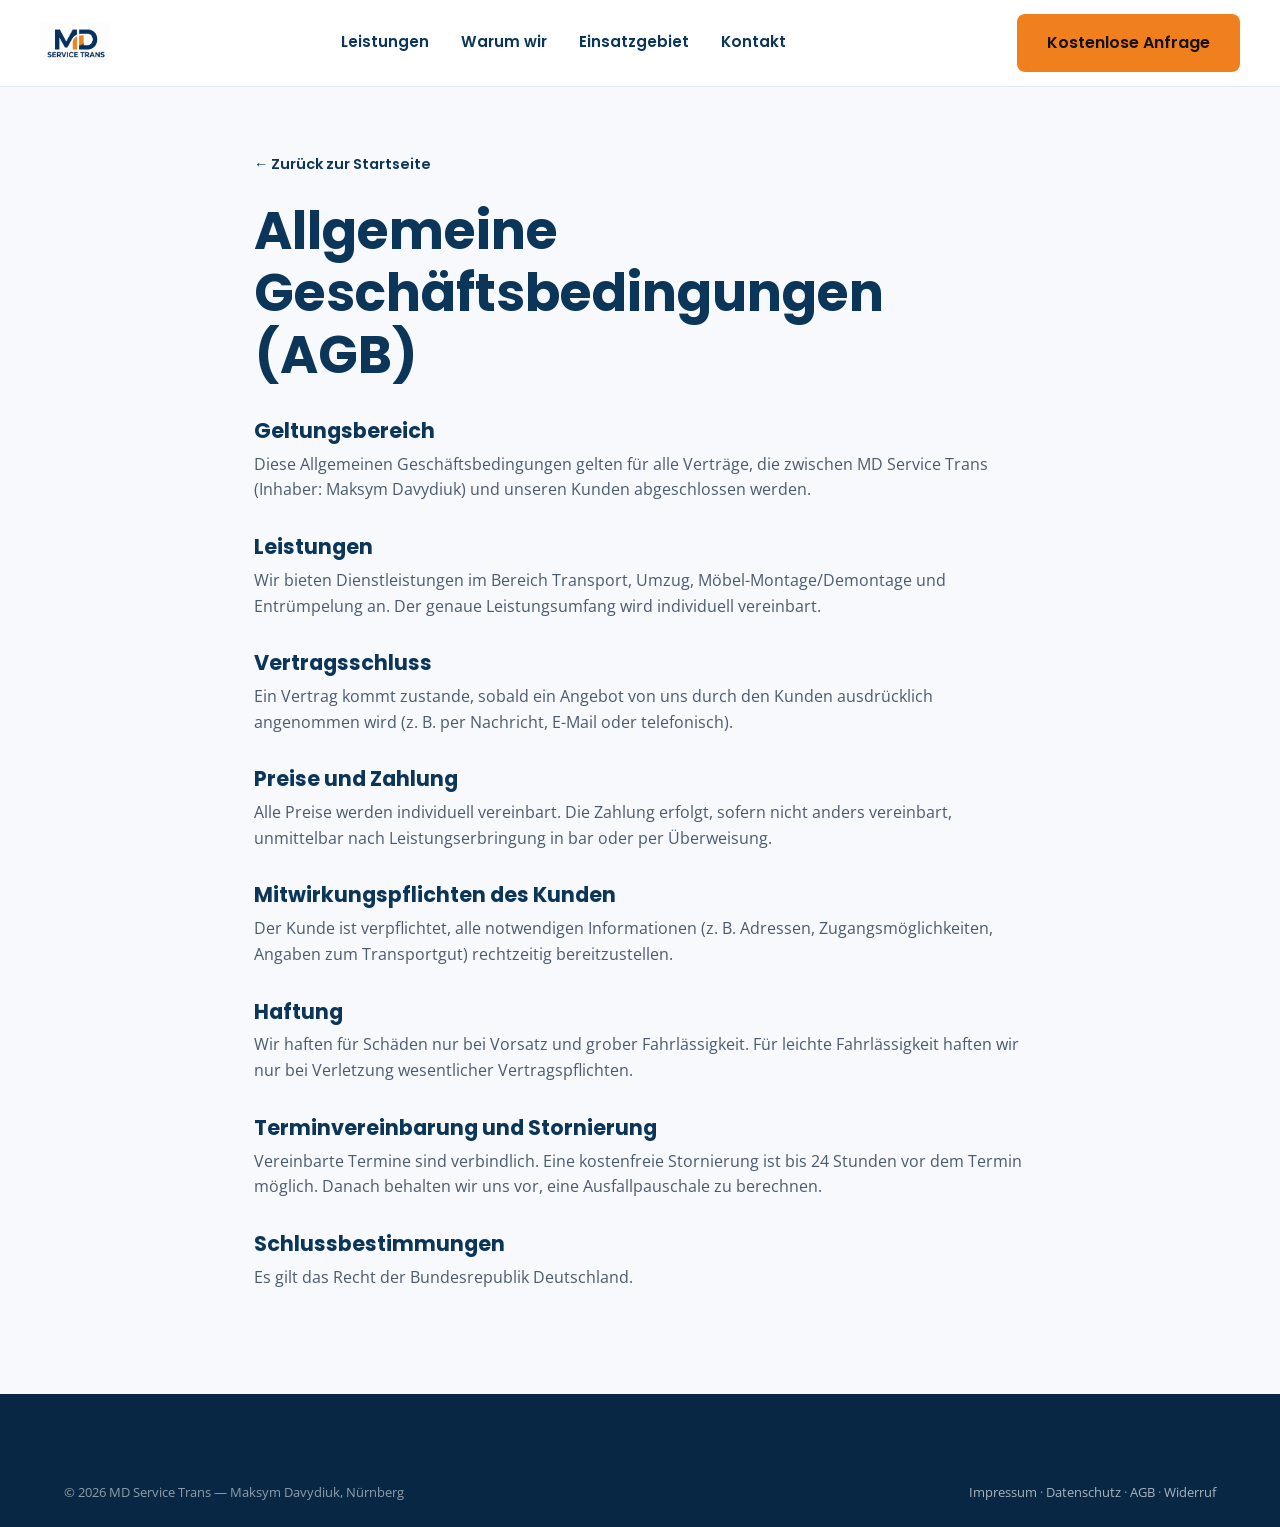
==== agb.html @ 4ee688ec "Initial site: MD Service Trans landing page" ====
<!DOCTYPE html>
<html lang="de">
<head>
<meta charset="UTF-8">
<meta name="viewport" content="width=device-width, initial-scale=1">
<title>AGB — MD Service Trans</title>
<meta name="robots" content="noindex, follow">
<link rel="preconnect" href="https://fonts.googleapis.com">
<link rel="preconnect" href="https://fonts.gstatic.com" crossorigin>
<link href="https://fonts.googleapis.com/css2?family=Poppins:wght@500;600;700;800&family=Open+Sans:wght@400;500;600;700&family=JetBrains+Mono:wght@500;600&display=swap" rel="stylesheet">
<link rel="stylesheet" href="styles.css">
</head>
<body>
<header class="site-header">
  <div class="container header-inner">
    <a href="index.html" class="brand" aria-label="MD Service Trans — Startseite">
      <img src="assets/brand/logo.png" alt="MD Service Trans Logo">
    </a>
    <nav class="main-nav" aria-label="Hauptnavigation">
      <a href="index.html#leistungen">Leistungen</a>
      <a href="index.html#warum-wir">Warum wir</a>
      <a href="index.html#einsatzgebiet">Einsatzgebiet</a>
      <a href="index.html#kontakt">Kontakt</a>
    </nav>
    <div class="header-cta">
      <a class="btn btn-primary" href="index.html#kontakt">Kostenlose Anfrage</a>
    </div>
  </div>
</header>

<main class="legal-main">
  <div class="container">
    <a class="back-link" href="index.html">&larr; Zurück zur Startseite</a>
    <h1>Allgemeine Geschäftsbedingungen (AGB)</h1>

    <h2>Geltungsbereich</h2>
    <p>Diese Allgemeinen Geschäftsbedingungen gelten für alle Verträge, die zwischen MD Service Trans (Inhaber: Maksym Davydiuk) und unseren Kunden abgeschlossen werden.</p>

    <h2>Leistungen</h2>
    <p>Wir bieten Dienstleistungen im Bereich Transport, Umzug, Möbel-Montage/Demontage und Entrümpelung an. Der genaue Leistungsumfang wird individuell vereinbart.</p>

    <h2>Vertragsschluss</h2>
    <p>Ein Vertrag kommt zustande, sobald ein Angebot von uns durch den Kunden ausdrücklich angenommen wird (z. B. per Nachricht, E-Mail oder telefonisch).</p>

    <h2>Preise und Zahlung</h2>
    <p>Alle Preise werden individuell vereinbart. Die Zahlung erfolgt, sofern nicht anders vereinbart, unmittelbar nach Leistungserbringung in bar oder per Überweisung.</p>

    <h2>Mitwirkungspflichten des Kunden</h2>
    <p>Der Kunde ist verpflichtet, alle notwendigen Informationen (z. B. Adressen, Zugangsmöglichkeiten, Angaben zum Transportgut) rechtzeitig bereitzustellen.</p>

    <h2>Haftung</h2>
    <p>Wir haften für Schäden nur bei Vorsatz und grober Fahrlässigkeit. Für leichte Fahrlässigkeit haften wir nur bei Verletzung wesentlicher Vertragspflichten.</p>

    <h2>Terminvereinbarung und Stornierung</h2>
    <p>Vereinbarte Termine sind verbindlich. Eine kostenfreie Stornierung ist bis 24 Stunden vor dem Termin möglich. Danach behalten wir uns vor, eine Ausfallpauschale zu berechnen.</p>

    <h2>Schlussbestimmungen</h2>
    <p>Es gilt das Recht der Bundesrepublik Deutschland.</p>
  </div>
</main>

<footer class="site-footer">
  <div class="container">
    <div class="footer-bottom">
      <span>&copy; 2026 MD Service Trans — Maksym Davydiuk, Nürnberg</span>
      <span><a href="impressum.html">Impressum</a> · <a href="datenschutz.html">Datenschutz</a> · <a href="agb.html">AGB</a> · <a href="widerruf.html">Widerruf</a></span>
    </div>
  </div>
</footer>
</body>
</html>
---- styles.css ----
/* MD Service Trans — design tokens */
:root {
  --color-navy: #0B3559;
  --color-navy-deep: #082744;
  --color-navy-light: #14507F;
  --color-orange: #F0801E;
  --color-orange-dark: #D96C0F;
  --color-bg: #F7F9FC;
  --color-surface: #FFFFFF;
  --color-text: #14243A;
  --color-text-muted: #4B5A70;
  --color-border: #E1E7EF;
  --color-success: #1C8A4B;

  --font-heading: 'Poppins', sans-serif;
  --font-body: 'Open Sans', sans-serif;
  --font-mono: 'JetBrains Mono', monospace;

  --space-1: 8px;
  --space-2: 16px;
  --space-3: 24px;
  --space-4: 32px;
  --space-5: 48px;
  --space-6: 64px;
  --space-7: 96px;

  --radius-sm: 8px;
  --radius-md: 12px;
  --radius-lg: 20px;

  --shadow-card: 0 4px 20px rgba(11, 53, 89, 0.08);
  --shadow-elevated: 0 12px 40px rgba(11, 53, 89, 0.16);

  --transition: 200ms ease;
}

* { box-sizing: border-box; margin: 0; padding: 0; }

html { scroll-behavior: smooth; }

@media (prefers-reduced-motion: reduce) {
  html { scroll-behavior: auto; }
  * { animation-duration: 0.001ms !important; animation-iteration-count: 1 !important; transition-duration: 0.001ms !important; }
}

body {
  font-family: var(--font-body);
  color: var(--color-text);
  background: var(--color-bg);
  line-height: 1.6;
  font-size: 16px;
  min-height: 100dvh;
}

img { max-width: 100%; display: block; }

a { color: inherit; text-decoration: none; }

h1, h2, h3, h4 {
  font-family: var(--font-heading);
  color: var(--color-navy);
  line-height: 1.2;
  font-weight: 700;
}

h1 { font-size: clamp(2rem, 4vw + 1rem, 3.25rem); }
h2 { font-size: clamp(1.6rem, 2.5vw + 1rem, 2.5rem); }
h3 { font-size: 1.25rem; }

p { color: var(--color-text-muted); }

.container {
  max-width: 1200px;
  margin: 0 auto;
  padding: 0 var(--space-3);
}

/* Buttons */
.btn {
  display: inline-flex;
  align-items: center;
  gap: var(--space-1);
  padding: 14px 28px;
  border-radius: var(--radius-sm);
  font-family: var(--font-heading);
  font-weight: 600;
  font-size: 1rem;
  cursor: pointer;
  border: 2px solid transparent;
  transition: transform var(--transition), box-shadow var(--transition), background var(--transition), color var(--transition);
  min-height: 44px;
}
.btn:focus-visible {
  outline: 3px solid var(--color-orange);
  outline-offset: 2px;
}
.btn-primary {
  background: var(--color-orange);
  color: #14100A;
}
.btn-primary:hover { background: var(--color-orange-dark); transform: translateY(-2px); box-shadow: var(--shadow-elevated); }
.btn-secondary {
  background: transparent;
  border-color: rgba(255,255,255,0.6);
  color: #fff;
}
.btn-secondary:hover { background: rgba(255,255,255,0.12); transform: translateY(-2px); }
.btn-outline-navy {
  background: transparent;
  border-color: var(--color-navy);
  color: var(--color-navy);
}
.btn-outline-navy:hover { background: var(--color-navy); color: #fff; }

/* Header */
.site-header {
  position: sticky;
  top: 0;
  z-index: 100;
  background: rgba(255,255,255,0.96);
  backdrop-filter: blur(8px);
  border-bottom: 1px solid var(--color-border);
}
.header-inner {
  display: flex;
  align-items: center;
  justify-content: space-between;
  padding: 14px 0;
  gap: var(--space-3);
}
.brand { display: flex; align-items: center; gap: 10px; }
.brand img { height: 42px; width: auto; }
.main-nav { display: flex; gap: var(--space-3); }
.main-nav a {
  font-family: var(--font-heading);
  font-weight: 600;
  font-size: 0.95rem;
  color: var(--color-navy);
  padding: 8px 4px;
  border-bottom: 2px solid transparent;
  transition: border-color var(--transition), color var(--transition);
}
.main-nav a:hover, .main-nav a:focus-visible { border-color: var(--color-orange); }
.header-cta { display: flex; align-items: center; gap: var(--space-2); }
.phone-link {
  display: inline-flex;
  align-items: center;
  gap: 8px;
  font-family: var(--font-mono);
  font-weight: 600;
  color: var(--color-navy);
}
.nav-toggle {
  display: none;
  background: none;
  border: none;
  cursor: pointer;
  padding: 8px;
  min-width: 44px;
  min-height: 44px;
}
.nav-toggle svg { width: 28px; height: 28px; color: var(--color-navy); }

/* Hero */
.hero {
  background: var(--color-navy-deep);
  color: #fff;
  overflow: hidden;
}
.hero-inner {
  padding: var(--space-6) 0;
  display: grid;
  grid-template-columns: 1.05fr 0.95fr;
  gap: var(--space-5);
  align-items: center;
}
.hero-copy { display: grid; gap: var(--space-3); }
.eyebrow {
  display: inline-flex;
  align-items: center;
  gap: 8px;
  font-family: var(--font-mono);
  font-size: 0.85rem;
  letter-spacing: 0.06em;
  text-transform: uppercase;
  color: var(--color-orange);
  background: rgba(240, 128, 30, 0.14);
  border: 1px solid rgba(240, 128, 30, 0.4);
  padding: 6px 14px;
  border-radius: 999px;
  width: fit-content;
}
.hero h1 { color: #fff; }
.hero-sub { color: rgba(255,255,255,0.86); font-size: 1.15rem; max-width: 56ch; }
.hero-actions { display: flex; flex-wrap: wrap; gap: var(--space-2); }
.trust-strip {
  display: flex;
  flex-wrap: wrap;
  gap: var(--space-3);
  margin-top: var(--space-2);
  padding-top: var(--space-3);
  border-top: 1px solid rgba(255,255,255,0.18);
}
.trust-item { display: flex; align-items: center; gap: 8px; font-size: 0.9rem; color: rgba(255,255,255,0.9); }
.trust-item svg { width: 20px; height: 20px; color: var(--color-orange); flex-shrink: 0; }

.hero-photo-card {
  position: relative;
  border-radius: var(--radius-lg);
  overflow: hidden;
  box-shadow: var(--shadow-elevated);
  aspect-ratio: 4/3.4;
  border: 1px solid rgba(255,255,255,0.12);
}
.hero-photo-card img { width: 100%; height: 100%; object-fit: cover; }
.hero-photo-badge {
  position: absolute;
  left: var(--space-2);
  bottom: var(--space-2);
  background: rgba(8,39,68,0.85);
  backdrop-filter: blur(4px);
  border: 1px solid rgba(255,255,255,0.18);
  color: #fff;
  font-family: var(--font-mono);
  font-size: 0.78rem;
  padding: 8px 14px;
  border-radius: 999px;
  display: inline-flex;
  align-items: center;
  gap: 6px;
}
.hero-photo-badge svg { width: 14px; height: 14px; color: var(--color-orange); }

@media (max-width: 900px) {
  .hero-inner { grid-template-columns: 1fr; }
  .hero-photo-card { order: -1; aspect-ratio: 16/10; }
}

/* Sections */
section { padding: var(--space-7) 0; }
.section-head { max-width: 640px; margin: 0 auto var(--space-5); text-align: center; }
.section-head .eyebrow { margin: 0 auto var(--space-2); }
.kicker {
  font-family: var(--font-mono);
  font-size: 0.8rem;
  letter-spacing: 0.08em;
  text-transform: uppercase;
  color: var(--color-orange-dark);
  display: block;
  margin-bottom: 8px;
}
.section-alt { background: var(--color-surface); border-top: 1px solid var(--color-border); border-bottom: 1px solid var(--color-border); }

/* Services grid */
.services-grid {
  display: grid;
  grid-template-columns: repeat(auto-fit, minmax(260px, 1fr));
  gap: var(--space-3);
}
.service-card {
  background: var(--color-surface);
  border-radius: var(--radius-md);
  overflow: hidden;
  box-shadow: var(--shadow-card);
  border: 1px solid var(--color-border);
  transition: transform var(--transition), box-shadow var(--transition);
  display: flex;
  flex-direction: column;
}
.service-card:hover { transform: translateY(-4px); box-shadow: var(--shadow-elevated); }
.service-photo { aspect-ratio: 4/3; overflow: hidden; }
.service-photo img { width: 100%; height: 100%; object-fit: cover; }
.service-body { padding: var(--space-3); display: flex; flex-direction: column; gap: 10px; flex: 1; }
.service-icon {
  width: 44px; height: 44px;
  display: flex; align-items: center; justify-content: center;
  background: rgba(240,128,30,0.12);
  border-radius: var(--radius-sm);
  color: var(--color-orange-dark);
}
.service-icon svg { width: 24px; height: 24px; }
.service-body p { font-size: 0.95rem; }
.service-link {
  margin-top: auto;
  font-family: var(--font-heading);
  font-weight: 600;
  font-size: 0.9rem;
  color: var(--color-navy);
  display: inline-flex;
  align-items: center;
  gap: 6px;
}
.service-link svg { width: 16px; height: 16px; transition: transform var(--transition); }
.service-card:hover .service-link svg { transform: translateX(3px); }

/* Why us */
.why-grid {
  display: grid;
  grid-template-columns: repeat(auto-fit, minmax(240px, 1fr));
  gap: var(--space-3);
}
.why-card {
  background: var(--color-navy);
  color: #fff;
  border-radius: var(--radius-md);
  padding: var(--space-3);
  display: flex;
  flex-direction: column;
  gap: 10px;
}
.why-card svg { width: 28px; height: 28px; color: var(--color-orange); }
.why-card h3 { color: #fff; }
.why-card p { color: rgba(255,255,255,0.78); font-size: 0.92rem; }

/* Process steps */
.steps {
  display: grid;
  grid-template-columns: repeat(auto-fit, minmax(220px, 1fr));
  gap: var(--space-3);
  counter-reset: step;
}
.step { position: relative; padding-left: 56px; }
.step::before {
  counter-increment: step;
  content: counter(step);
  position: absolute;
  left: 0; top: 0;
  width: 40px; height: 40px;
  border-radius: 50%;
  background: var(--color-orange);
  color: #14100A;
  font-family: var(--font-heading);
  font-weight: 700;
  display: flex; align-items: center; justify-content: center;
}
.step h3 { margin-bottom: 4px; }
.step p { font-size: 0.92rem; }

/* Service area */
.area-wrap {
  display: grid;
  grid-template-columns: 1.1fr 1fr;
  gap: var(--space-5);
  align-items: center;
}
.area-list { display: flex; flex-wrap: wrap; gap: 10px; margin-top: var(--space-3); }
.area-chip {
  display: inline-flex;
  align-items: center;
  gap: 6px;
  background: var(--color-surface);
  border: 1px solid var(--color-border);
  padding: 8px 16px;
  border-radius: 999px;
  font-family: var(--font-mono);
  font-size: 0.85rem;
  color: var(--color-navy);
}
.area-chip svg { width: 14px; height: 14px; color: var(--color-orange-dark); }
.area-map {
  background: var(--color-surface);
  border: 1px solid var(--color-border);
  border-radius: var(--radius-lg);
  aspect-ratio: 4/3;
  display: flex;
  align-items: center;
  justify-content: center;
  color: var(--color-text-muted);
  position: relative;
  overflow: hidden;
}
.area-map svg { width: 60%; height: 60%; color: var(--color-navy); opacity: 0.16; }
.area-map-label {
  position: absolute;
  bottom: var(--space-2);
  left: var(--space-2);
  right: var(--space-2);
  background: var(--color-surface);
  border: 1px solid var(--color-border);
  border-radius: var(--radius-sm);
  padding: 12px 16px;
  font-size: 0.85rem;
  color: var(--color-text);
  box-shadow: var(--shadow-card);
}

/* Before / After */
.before-after {
  display: grid;
  grid-template-columns: 1fr 1fr;
  gap: 2px;
  border-radius: var(--radius-md);
  overflow: hidden;
  box-shadow: var(--shadow-card);
  margin-top: var(--space-3);
}
.ba-panel { position: relative; aspect-ratio: 4/3; }
.ba-panel img { width: 100%; height: 100%; object-fit: cover; }
.ba-tag {
  position: absolute;
  top: 12px;
  font-family: var(--font-mono);
  font-size: 0.75rem;
  letter-spacing: 0.05em;
  text-transform: uppercase;
  padding: 6px 12px;
  border-radius: 999px;
  color: #fff;
}
.ba-panel.vorher .ba-tag { left: 12px; background: rgba(11,53,89,0.85); }
.ba-panel.nachher .ba-tag { left: 12px; background: rgba(28,138,75,0.9); }
.ba-note {
  font-size: 0.8rem;
  color: var(--color-text-muted);
  margin-top: 8px;
  display: flex;
  align-items: center;
  gap: 6px;
}
.ba-note svg { width: 14px; height: 14px; flex-shrink: 0; }

.before-after--card {
  height: 100%;
  width: 100%;
  border-radius: 0;
  box-shadow: none;
  margin-top: 0;
}
.before-after--card .ba-panel { aspect-ratio: auto; height: 100%; }

/* Reviews */
.reviews-panel {
  background: var(--color-surface);
  border: 1px solid var(--color-border);
  border-radius: var(--radius-lg);
  padding: var(--space-5);
  text-align: center;
  max-width: 720px;
  margin: 0 auto;
}
.stars { display: flex; justify-content: center; gap: 4px; margin-bottom: var(--space-2); }
.stars svg { width: 26px; height: 26px; color: var(--color-border); }
.reviews-panel h3 { margin-bottom: 10px; }
.reviews-panel p { margin-bottom: var(--space-3); }
.gbp-badge {
  display: inline-flex;
  align-items: center;
  gap: 8px;
  font-family: var(--font-mono);
  font-size: 0.82rem;
  color: var(--color-text-muted);
  border: 1px dashed var(--color-border);
  padding: 8px 16px;
  border-radius: 999px;
}

/* Contact */
.contact-wrap {
  display: grid;
  grid-template-columns: 1fr 1.1fr;
  gap: var(--space-5);
}
.contact-info { display: flex; flex-direction: column; gap: var(--space-3); }
.contact-method {
  display: flex;
  align-items: center;
  gap: var(--space-2);
  background: var(--color-surface);
  border: 1px solid var(--color-border);
  border-radius: var(--radius-md);
  padding: var(--space-2);
  transition: transform var(--transition), box-shadow var(--transition);
}
.contact-method:hover { transform: translateY(-2px); box-shadow: var(--shadow-card); }
.contact-method .icon-wrap {
  width: 44px; height: 44px; flex-shrink: 0;
  border-radius: var(--radius-sm);
  display: flex; align-items: center; justify-content: center;
  background: rgba(11,53,89,0.08);
  color: var(--color-navy);
}
.contact-method .icon-wrap svg { width: 22px; height: 22px; }
.contact-method strong { display: block; font-family: var(--font-heading); color: var(--color-navy); }
.contact-method span { font-size: 0.88rem; color: var(--color-text-muted); }

.contact-form {
  background: var(--color-surface);
  border: 1px solid var(--color-border);
  border-radius: var(--radius-lg);
  padding: var(--space-4);
  box-shadow: var(--shadow-card);
}
.form-row { display: grid; gap: 6px; margin-bottom: var(--space-2); }
.form-row label {
  font-family: var(--font-heading);
  font-weight: 600;
  font-size: 0.9rem;
  color: var(--color-navy);
}
.form-row input, .form-row select, .form-row textarea {
  border: 1px solid var(--color-border);
  border-radius: var(--radius-sm);
  padding: 12px 14px;
  font-family: var(--font-body);
  font-size: 1rem;
  min-height: 44px;
  background: var(--color-bg);
  transition: border-color var(--transition), box-shadow var(--transition);
}
.form-row textarea { min-height: 110px; resize: vertical; }
.form-row input:focus-visible, .form-row select:focus-visible, .form-row textarea:focus-visible {
  outline: none;
  border-color: var(--color-orange);
  box-shadow: 0 0 0 3px rgba(240,128,30,0.22);
}
.form-two { display: grid; grid-template-columns: 1fr 1fr; gap: var(--space-2); }
.form-hint { font-size: 0.8rem; color: var(--color-text-muted); margin-top: 4px; }
.form-note { font-size: 0.82rem; color: var(--color-text-muted); margin-top: var(--space-2); }

.service-fields {
  display: none;
  border-left: 3px solid var(--color-orange);
  padding-left: var(--space-2);
  margin-bottom: var(--space-2);
  animation: fieldIn 200ms ease;
}
.service-fields.active { display: grid; }
@keyframes fieldIn { from { opacity: 0; transform: translateY(-4px); } to { opacity: 1; transform: translateY(0); } }
@media (prefers-reduced-motion: reduce) { .service-fields { animation: none; } }
.form-three { display: grid; grid-template-columns: 1fr 1fr 1fr; gap: var(--space-2); }
.radio-row { display: flex; gap: var(--space-3); align-items: center; }
.radio-option { display: inline-flex; align-items: center; gap: 6px; font-size: 0.92rem; color: var(--color-text); }
.radio-option input { width: 18px; height: 18px; accent-color: var(--color-orange); }

/* Footer */
.site-footer { background: var(--color-navy-deep); color: rgba(255,255,255,0.82); padding: var(--space-6) 0 var(--space-3); }
.footer-grid {
  display: grid;
  grid-template-columns: 1.3fr 1fr 1fr;
  gap: var(--space-4);
  padding-bottom: var(--space-4);
  border-bottom: 1px solid rgba(255,255,255,0.12);
}
.footer-brand img { height: 38px; margin-bottom: var(--space-2); }
.footer-brand p { color: rgba(255,255,255,0.68); font-size: 0.9rem; max-width: 32ch; }
.footer-col h4 { color: #fff; font-size: 0.95rem; margin-bottom: var(--space-2); }
.footer-col a, .footer-col span { display: block; color: rgba(255,255,255,0.72); font-size: 0.9rem; margin-bottom: 10px; transition: color var(--transition); }
.footer-col a:hover, .footer-col a:focus-visible { color: var(--color-orange); }
.footer-bottom {
  display: flex;
  justify-content: space-between;
  flex-wrap: wrap;
  gap: var(--space-2);
  padding-top: var(--space-3);
  font-size: 0.82rem;
  color: rgba(255,255,255,0.55);
}
.footer-bottom a { color: rgba(255,255,255,0.65); }
.footer-bottom a:hover { color: var(--color-orange); }

/* WhatsApp floating button */
.whatsapp-fab {
  position: fixed;
  bottom: 20px;
  right: 20px;
  z-index: 90;
  width: 56px;
  height: 56px;
  border-radius: 50%;
  background: #25D366;
  display: flex;
  align-items: center;
  justify-content: center;
  box-shadow: var(--shadow-elevated);
  transition: transform var(--transition);
}
.whatsapp-fab:hover { transform: scale(1.08); }
.whatsapp-fab svg { width: 28px; height: 28px; color: #fff; }

/* Utility */
.visually-hidden {
  position: absolute; width: 1px; height: 1px;
  padding: 0; margin: -1px; overflow: hidden;
  clip: rect(0,0,0,0); white-space: nowrap; border: 0;
}
.skip-link {
  position: absolute;
  left: -999px;
  top: 0;
  background: var(--color-orange);
  color: #14100A;
  padding: 12px 20px;
  z-index: 200;
  font-family: var(--font-heading);
  font-weight: 700;
  border-radius: 0 0 var(--radius-sm) 0;
}
.skip-link:focus { left: 0; }

/* Legal pages */
.legal-main { padding: var(--space-6) 0 var(--space-7); }
.legal-main .container { max-width: 820px; }
.legal-main h1 { margin-bottom: var(--space-2); }
.legal-main h2 { font-size: 1.3rem; margin-top: var(--space-4); margin-bottom: var(--space-1); }
.legal-main p, .legal-main li { color: var(--color-text-muted); margin-bottom: var(--space-1); }
.legal-main ul { padding-left: 1.2em; margin-bottom: var(--space-2); }
.legal-main a.back-link {
  display: inline-flex; align-items: center; gap: 6px;
  font-family: var(--font-heading); font-weight: 600; font-size: 0.9rem;
  color: var(--color-navy); margin-bottom: var(--space-3);
}
.legal-updated { font-family: var(--font-mono); font-size: 0.8rem; color: var(--color-text-muted); margin-bottom: var(--space-4); }

/* Responsive */
@media (max-width: 860px) {
  .main-nav { display: none; }
  .nav-toggle { display: inline-flex; align-items: center; justify-content: center; }
  .contact-wrap { grid-template-columns: 1fr; }
  .area-wrap { grid-template-columns: 1fr; }
  .footer-grid { grid-template-columns: 1fr; gap: var(--space-3); }
  .form-two, .form-three { grid-template-columns: 1fr; }
}

@media (max-width: 860px) {
  .main-nav.open {
    display: flex;
    flex-direction: column;
    position: absolute;
    top: 100%;
    left: 0;
    right: 0;
    background: var(--color-surface);
    padding: var(--space-2) var(--space-3) var(--space-3);
    border-bottom: 1px solid var(--color-border);
    box-shadow: var(--shadow-card);
  }
}
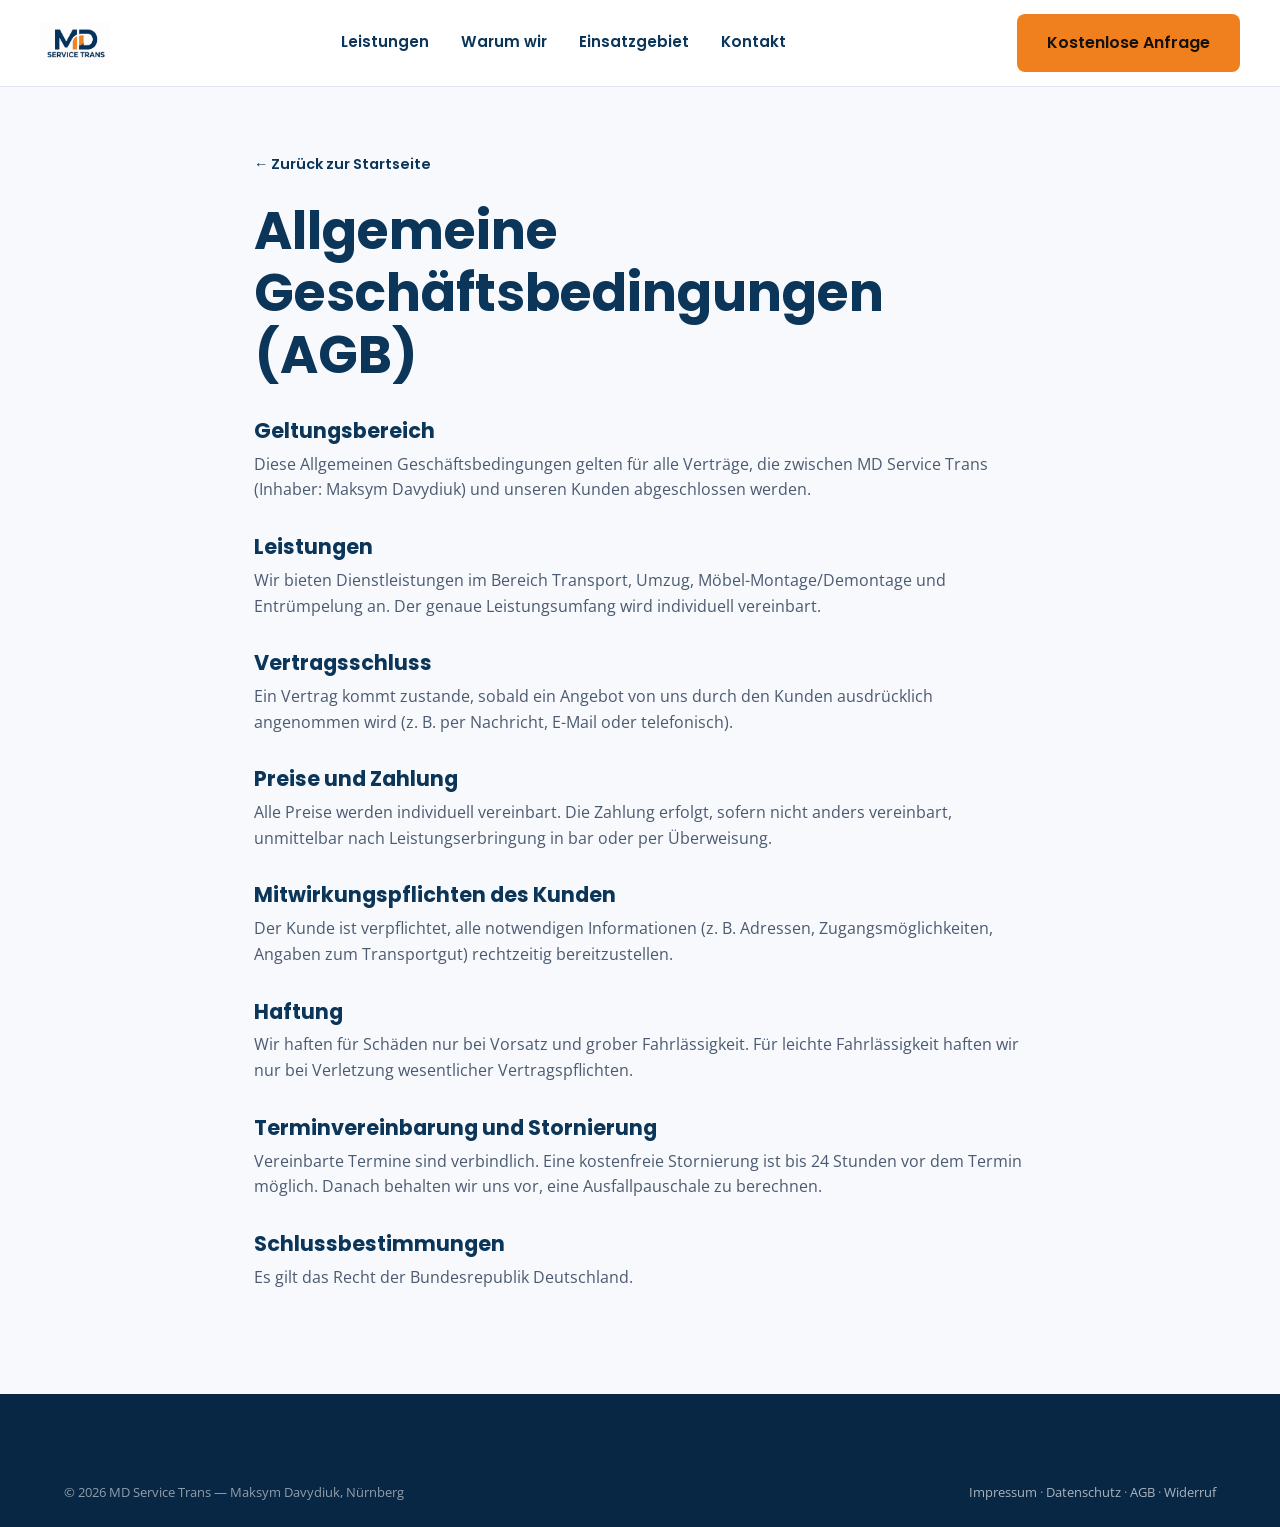
==== commit aed99fb9: "Self-host fonts to remove Google Fonts GDPR risk; fix Impressum legal basis (TMG->DDG); document hos" ====
--- a/agb.html
+++ b/agb.html
@@ -5,9 +5,7 @@
 <meta name="viewport" content="width=device-width, initial-scale=1">
 <title>AGB — MD Service Trans</title>
 <meta name="robots" content="noindex, follow">
-<link rel="preconnect" href="https://fonts.googleapis.com">
-<link rel="preconnect" href="https://fonts.gstatic.com" crossorigin>
-<link href="https://fonts.googleapis.com/css2?family=Poppins:wght@500;600;700;800&family=Open+Sans:wght@400;500;600;700&family=JetBrains+Mono:wght@500;600&display=swap" rel="stylesheet">
+<link rel="stylesheet" href="assets/fonts/fonts.css">
 <link rel="stylesheet" href="styles.css">
 </head>
 <body>
--- a/assets/fonts/fonts.css
+++ b/assets/fonts/fonts.css
@@ -0,0 +1,179 @@
+@font-face {
+  font-family: 'Open Sans';
+  font-style: normal;
+  font-weight: 400;
+  font-display: swap;
+  src: url('../fonts/opensans-400-normal-latin-ext.woff2') format('woff2');
+  unicode-range: U+0100-02BA, U+02BD-02C5, U+02C7-02CC, U+02CE-02D7, U+02DD-02FF, U+0304, U+0308, U+0329, U+1D00-1DBF, U+1E00-1E9F, U+1EF2-1EFF, U+2020, U+20A0-20AB, U+20AD-20C0, U+2113, U+2C60-2C7F, U+A720-A7FF;
+}
+
+@font-face {
+  font-family: 'Open Sans';
+  font-style: normal;
+  font-weight: 400;
+  font-display: swap;
+  src: url('../fonts/opensans-400-normal-latin.woff2') format('woff2');
+  unicode-range: U+0000-00FF, U+0131, U+0152-0153, U+02BB-02BC, U+02C6, U+02DA, U+02DC, U+0304, U+0308, U+0329, U+2000-206F, U+20AC, U+2122, U+2191, U+2193, U+2212, U+2215, U+FEFF, U+FFFD;
+}
+
+@font-face {
+  font-family: 'Open Sans';
+  font-style: normal;
+  font-weight: 500;
+  font-display: swap;
+  src: url('../fonts/opensans-500-normal-latin-ext.woff2') format('woff2');
+  unicode-range: U+0100-02BA, U+02BD-02C5, U+02C7-02CC, U+02CE-02D7, U+02DD-02FF, U+0304, U+0308, U+0329, U+1D00-1DBF, U+1E00-1E9F, U+1EF2-1EFF, U+2020, U+20A0-20AB, U+20AD-20C0, U+2113, U+2C60-2C7F, U+A720-A7FF;
+}
+
+@font-face {
+  font-family: 'Open Sans';
+  font-style: normal;
+  font-weight: 500;
+  font-display: swap;
+  src: url('../fonts/opensans-500-normal-latin.woff2') format('woff2');
+  unicode-range: U+0000-00FF, U+0131, U+0152-0153, U+02BB-02BC, U+02C6, U+02DA, U+02DC, U+0304, U+0308, U+0329, U+2000-206F, U+20AC, U+2122, U+2191, U+2193, U+2212, U+2215, U+FEFF, U+FFFD;
+}
+
+@font-face {
+  font-family: 'Open Sans';
+  font-style: normal;
+  font-weight: 600;
+  font-display: swap;
+  src: url('../fonts/opensans-600-normal-latin-ext.woff2') format('woff2');
+  unicode-range: U+0100-02BA, U+02BD-02C5, U+02C7-02CC, U+02CE-02D7, U+02DD-02FF, U+0304, U+0308, U+0329, U+1D00-1DBF, U+1E00-1E9F, U+1EF2-1EFF, U+2020, U+20A0-20AB, U+20AD-20C0, U+2113, U+2C60-2C7F, U+A720-A7FF;
+}
+
+@font-face {
+  font-family: 'Open Sans';
+  font-style: normal;
+  font-weight: 600;
+  font-display: swap;
+  src: url('../fonts/opensans-600-normal-latin.woff2') format('woff2');
+  unicode-range: U+0000-00FF, U+0131, U+0152-0153, U+02BB-02BC, U+02C6, U+02DA, U+02DC, U+0304, U+0308, U+0329, U+2000-206F, U+20AC, U+2122, U+2191, U+2193, U+2212, U+2215, U+FEFF, U+FFFD;
+}
+
+@font-face {
+  font-family: 'Open Sans';
+  font-style: normal;
+  font-weight: 700;
+  font-display: swap;
+  src: url('../fonts/opensans-700-normal-latin-ext.woff2') format('woff2');
+  unicode-range: U+0100-02BA, U+02BD-02C5, U+02C7-02CC, U+02CE-02D7, U+02DD-02FF, U+0304, U+0308, U+0329, U+1D00-1DBF, U+1E00-1E9F, U+1EF2-1EFF, U+2020, U+20A0-20AB, U+20AD-20C0, U+2113, U+2C60-2C7F, U+A720-A7FF;
+}
+
+@font-face {
+  font-family: 'Open Sans';
+  font-style: normal;
+  font-weight: 700;
+  font-display: swap;
+  src: url('../fonts/opensans-700-normal-latin.woff2') format('woff2');
+  unicode-range: U+0000-00FF, U+0131, U+0152-0153, U+02BB-02BC, U+02C6, U+02DA, U+02DC, U+0304, U+0308, U+0329, U+2000-206F, U+20AC, U+2122, U+2191, U+2193, U+2212, U+2215, U+FEFF, U+FFFD;
+}
+
+@font-face {
+  font-family: 'Poppins';
+  font-style: normal;
+  font-weight: 500;
+  font-display: swap;
+  src: url('../fonts/poppins-500-normal-latin-ext.woff2') format('woff2');
+  unicode-range: U+0100-02BA, U+02BD-02C5, U+02C7-02CC, U+02CE-02D7, U+02DD-02FF, U+0304, U+0308, U+0329, U+1D00-1DBF, U+1E00-1E9F, U+1EF2-1EFF, U+2020, U+20A0-20AB, U+20AD-20C0, U+2113, U+2C60-2C7F, U+A720-A7FF;
+}
+
+@font-face {
+  font-family: 'Poppins';
+  font-style: normal;
+  font-weight: 500;
+  font-display: swap;
+  src: url('../fonts/poppins-500-normal-latin.woff2') format('woff2');
+  unicode-range: U+0000-00FF, U+0131, U+0152-0153, U+02BB-02BC, U+02C6, U+02DA, U+02DC, U+0304, U+0308, U+0329, U+2000-206F, U+20AC, U+2122, U+2191, U+2193, U+2212, U+2215, U+FEFF, U+FFFD;
+}
+
+@font-face {
+  font-family: 'Poppins';
+  font-style: normal;
+  font-weight: 600;
+  font-display: swap;
+  src: url('../fonts/poppins-600-normal-latin-ext.woff2') format('woff2');
+  unicode-range: U+0100-02BA, U+02BD-02C5, U+02C7-02CC, U+02CE-02D7, U+02DD-02FF, U+0304, U+0308, U+0329, U+1D00-1DBF, U+1E00-1E9F, U+1EF2-1EFF, U+2020, U+20A0-20AB, U+20AD-20C0, U+2113, U+2C60-2C7F, U+A720-A7FF;
+}
+
+@font-face {
+  font-family: 'Poppins';
+  font-style: normal;
+  font-weight: 600;
+  font-display: swap;
+  src: url('../fonts/poppins-600-normal-latin.woff2') format('woff2');
+  unicode-range: U+0000-00FF, U+0131, U+0152-0153, U+02BB-02BC, U+02C6, U+02DA, U+02DC, U+0304, U+0308, U+0329, U+2000-206F, U+20AC, U+2122, U+2191, U+2193, U+2212, U+2215, U+FEFF, U+FFFD;
+}
+
+@font-face {
+  font-family: 'Poppins';
+  font-style: normal;
+  font-weight: 700;
+  font-display: swap;
+  src: url('../fonts/poppins-700-normal-latin-ext.woff2') format('woff2');
+  unicode-range: U+0100-02BA, U+02BD-02C5, U+02C7-02CC, U+02CE-02D7, U+02DD-02FF, U+0304, U+0308, U+0329, U+1D00-1DBF, U+1E00-1E9F, U+1EF2-1EFF, U+2020, U+20A0-20AB, U+20AD-20C0, U+2113, U+2C60-2C7F, U+A720-A7FF;
+}
+
+@font-face {
+  font-family: 'Poppins';
+  font-style: normal;
+  font-weight: 700;
+  font-display: swap;
+  src: url('../fonts/poppins-700-normal-latin.woff2') format('woff2');
+  unicode-range: U+0000-00FF, U+0131, U+0152-0153, U+02BB-02BC, U+02C6, U+02DA, U+02DC, U+0304, U+0308, U+0329, U+2000-206F, U+20AC, U+2122, U+2191, U+2193, U+2212, U+2215, U+FEFF, U+FFFD;
+}
+
+@font-face {
+  font-family: 'Poppins';
+  font-style: normal;
+  font-weight: 800;
+  font-display: swap;
+  src: url('../fonts/poppins-800-normal-latin-ext.woff2') format('woff2');
+  unicode-range: U+0100-02BA, U+02BD-02C5, U+02C7-02CC, U+02CE-02D7, U+02DD-02FF, U+0304, U+0308, U+0329, U+1D00-1DBF, U+1E00-1E9F, U+1EF2-1EFF, U+2020, U+20A0-20AB, U+20AD-20C0, U+2113, U+2C60-2C7F, U+A720-A7FF;
+}
+
+@font-face {
+  font-family: 'Poppins';
+  font-style: normal;
+  font-weight: 800;
+  font-display: swap;
+  src: url('../fonts/poppins-800-normal-latin.woff2') format('woff2');
+  unicode-range: U+0000-00FF, U+0131, U+0152-0153, U+02BB-02BC, U+02C6, U+02DA, U+02DC, U+0304, U+0308, U+0329, U+2000-206F, U+20AC, U+2122, U+2191, U+2193, U+2212, U+2215, U+FEFF, U+FFFD;
+}
+
+@font-face {
+  font-family: 'JetBrains Mono';
+  font-style: normal;
+  font-weight: 500;
+  font-display: swap;
+  src: url('../fonts/jbmono-500-normal-latin-ext.woff2') format('woff2');
+  unicode-range: U+0100-02BA, U+02BD-02C5, U+02C7-02CC, U+02CE-02D7, U+02DD-02FF, U+0304, U+0308, U+0329, U+1D00-1DBF, U+1E00-1E9F, U+1EF2-1EFF, U+2020, U+20A0-20AB, U+20AD-20C0, U+2113, U+2C60-2C7F, U+A720-A7FF;
+}
+
+@font-face {
+  font-family: 'JetBrains Mono';
+  font-style: normal;
+  font-weight: 500;
+  font-display: swap;
+  src: url('../fonts/jbmono-500-normal-latin.woff2') format('woff2');
+  unicode-range: U+0000-00FF, U+0131, U+0152-0153, U+02BB-02BC, U+02C6, U+02DA, U+02DC, U+0304, U+0308, U+0329, U+2000-206F, U+20AC, U+2122, U+2191, U+2193, U+2212, U+2215, U+FEFF, U+FFFD;
+}
+
+@font-face {
+  font-family: 'JetBrains Mono';
+  font-style: normal;
+  font-weight: 600;
+  font-display: swap;
+  src: url('../fonts/jbmono-600-normal-latin-ext.woff2') format('woff2');
+  unicode-range: U+0100-02BA, U+02BD-02C5, U+02C7-02CC, U+02CE-02D7, U+02DD-02FF, U+0304, U+0308, U+0329, U+1D00-1DBF, U+1E00-1E9F, U+1EF2-1EFF, U+2020, U+20A0-20AB, U+20AD-20C0, U+2113, U+2C60-2C7F, U+A720-A7FF;
+}
+
+@font-face {
+  font-family: 'JetBrains Mono';
+  font-style: normal;
+  font-weight: 600;
+  font-display: swap;
+  src: url('../fonts/jbmono-600-normal-latin.woff2') format('woff2');
+  unicode-range: U+0000-00FF, U+0131, U+0152-0153, U+02BB-02BC, U+02C6, U+02DA, U+02DC, U+0304, U+0308, U+0329, U+2000-206F, U+20AC, U+2122, U+2191, U+2193, U+2212, U+2215, U+FEFF, U+FFFD;
+}
--- a/styles.css
+++ b/styles.css
@@ -209,10 +209,14 @@
   border-radius: var(--radius-lg);
   overflow: hidden;
   box-shadow: var(--shadow-elevated);
-  aspect-ratio: 4/3.4;
   border: 1px solid rgba(255,255,255,0.12);
-}
-.hero-photo-card img { width: 100%; height: 100%; object-fit: cover; }
+  display: grid;
+  grid-template-columns: 1fr 1fr;
+  gap: 3px;
+  background: rgba(255,255,255,0.12);
+}
+.hero-photo-card .hero-grid-item { aspect-ratio: 1/1; overflow: hidden; }
+.hero-photo-card img { width: 100%; height: 100%; object-fit: cover; display: block; }
 .hero-photo-badge {
   position: absolute;
   left: var(--space-2);
@@ -442,6 +446,7 @@
 .stars svg { width: 26px; height: 26px; color: var(--color-border); }
 .reviews-panel h3 { margin-bottom: 10px; }
 .reviews-panel p { margin-bottom: var(--space-3); }
+.gbp-cta { margin-bottom: var(--space-2); }
 .gbp-badge {
   display: inline-flex;
   align-items: center;
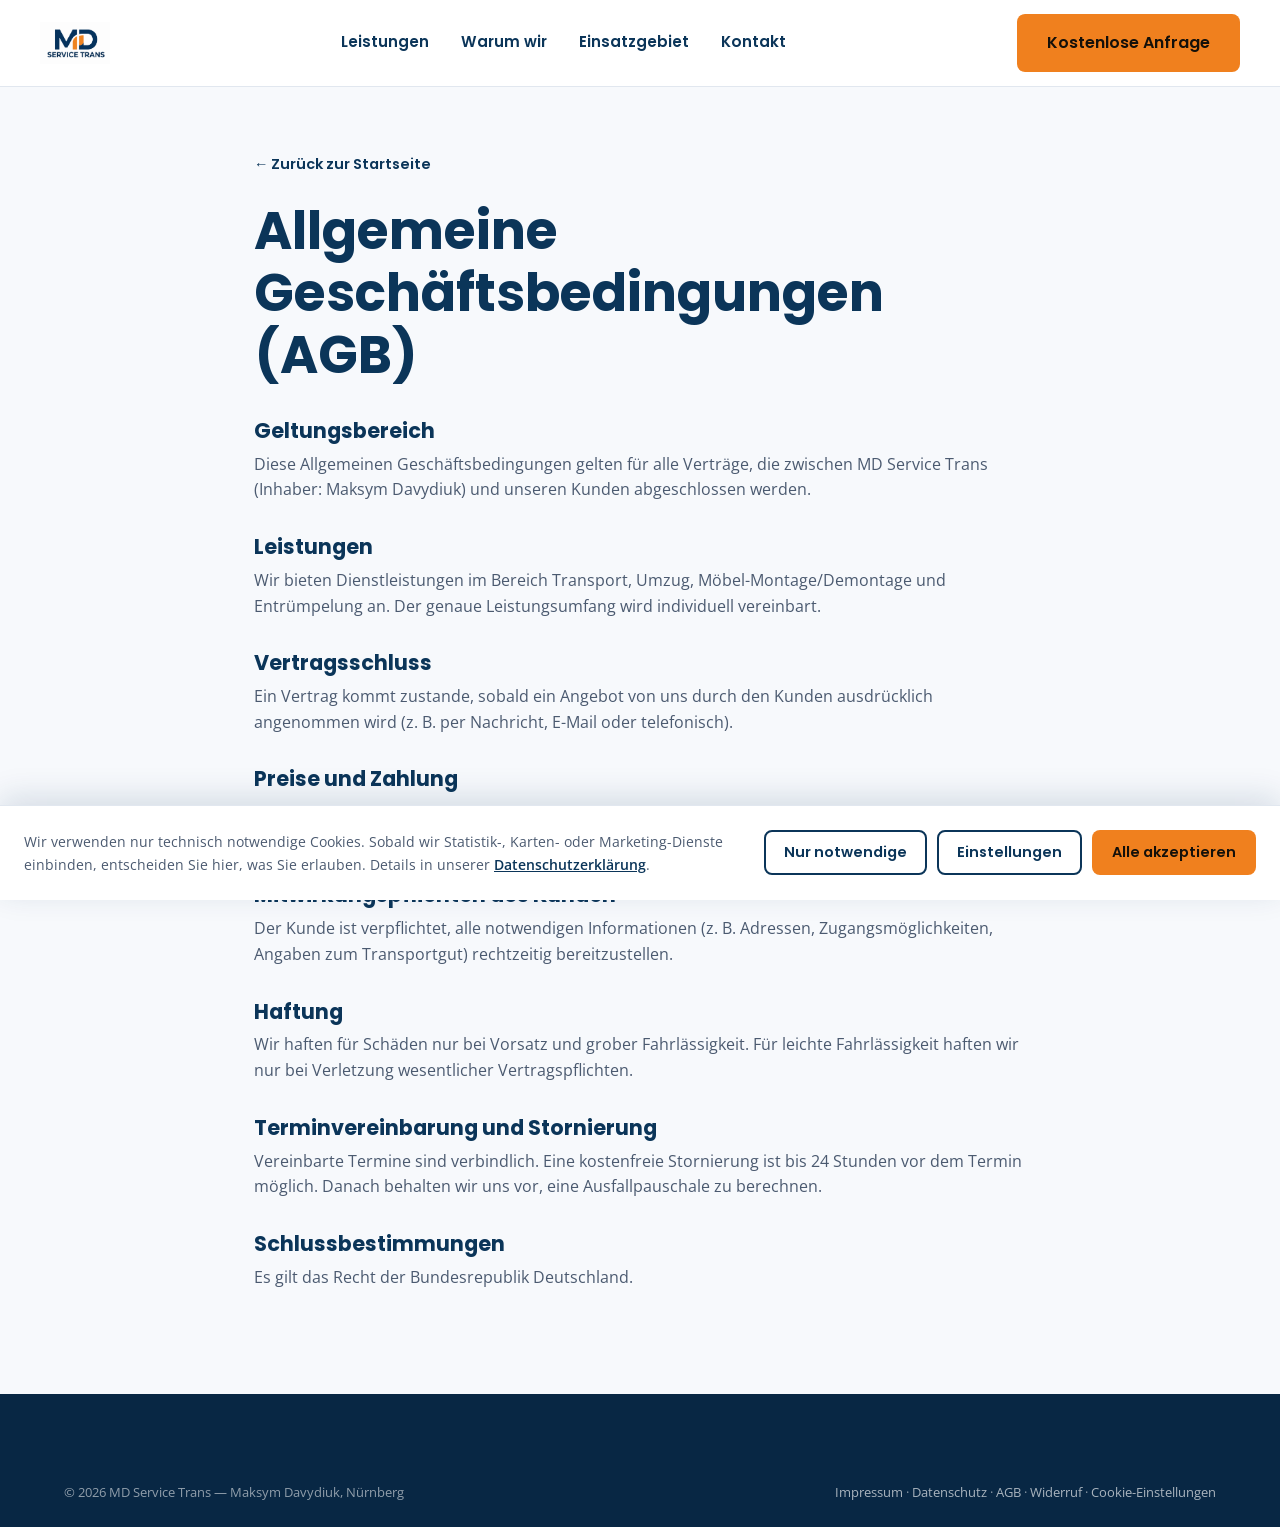
==== commit 4c9c5424: "Add TTDSG/DSGVO-compliant cookie consent banner with granular categories (necessary/statistics/exter" ====
--- a/agb.html
+++ b/agb.html
@@ -61,9 +61,10 @@
   <div class="container">
     <div class="footer-bottom">
       <span>&copy; 2026 MD Service Trans — Maksym Davydiuk, Nürnberg</span>
-      <span><a href="impressum.html">Impressum</a> · <a href="datenschutz.html">Datenschutz</a> · <a href="agb.html">AGB</a> · <a href="widerruf.html">Widerruf</a></span>
+      <span><a href="impressum.html">Impressum</a> · <a href="datenschutz.html">Datenschutz</a> · <a href="agb.html">AGB</a> · <a href="widerruf.html">Widerruf</a> · <a href="#" data-cookie-settings>Cookie-Einstellungen</a></span>
     </div>
   </div>
 </footer>
+<script src="cookie-consent.js" defer></script>
 </body>
 </html>
--- a/styles.css
+++ b/styles.css
@@ -616,6 +616,105 @@
 }
 .legal-updated { font-family: var(--font-mono); font-size: 0.8rem; color: var(--color-text-muted); margin-bottom: var(--space-4); }
 
+/* Cookie consent */
+.cc-banner {
+  position: fixed;
+  left: 0; right: 0; bottom: 0;
+  z-index: 300;
+  background: var(--color-surface);
+  border-top: 1px solid var(--color-border);
+  box-shadow: 0 -8px 30px rgba(11,53,89,0.14);
+  padding: var(--space-3);
+  display: flex;
+  flex-wrap: wrap;
+  align-items: center;
+  gap: var(--space-3);
+  transform: translateY(110%);
+  transition: transform 260ms ease;
+}
+.cc-banner.cc-visible { transform: translateY(0); }
+@media (prefers-reduced-motion: reduce) { .cc-banner { transition: none; } }
+.cc-banner .cc-text { flex: 1 1 320px; font-size: 0.9rem; color: var(--color-text-muted); margin: 0; }
+.cc-link { color: var(--color-navy); font-weight: 600; text-decoration: underline; }
+.cc-actions { display: flex; flex-wrap: wrap; gap: 10px; }
+.cc-btn { padding: 10px 18px; font-size: 0.9rem; min-height: 40px; }
+
+.cc-overlay {
+  position: fixed; inset: 0;
+  z-index: 320;
+  background: rgba(8,39,68,0.55);
+  display: none;
+  align-items: center;
+  justify-content: center;
+  padding: var(--space-3);
+}
+body.cc-modal-open .cc-overlay { display: flex; }
+.cc-modal {
+  background: var(--color-surface);
+  border-radius: var(--radius-lg);
+  max-width: 560px;
+  width: 100%;
+  max-height: 88vh;
+  overflow-y: auto;
+  padding: var(--space-4);
+  position: relative;
+  box-shadow: var(--shadow-elevated);
+}
+.cc-close {
+  position: absolute;
+  top: var(--space-2); right: var(--space-2);
+  width: 40px; height: 40px;
+  border: none; background: var(--color-bg);
+  border-radius: 50%;
+  display: flex; align-items: center; justify-content: center;
+  cursor: pointer;
+  color: var(--color-navy);
+}
+.cc-close:focus-visible { outline: 3px solid var(--color-orange); outline-offset: 2px; }
+.cc-modal h3 { margin-bottom: var(--space-1); padding-right: var(--space-5); }
+.cc-categories { display: grid; gap: var(--space-2); margin: var(--space-3) 0; }
+.cc-category {
+  border: 1px solid var(--color-border);
+  border-radius: var(--radius-sm);
+  padding: var(--space-2);
+}
+.cc-category-head { display: flex; align-items: center; }
+.cc-category-title { font-family: var(--font-heading); font-weight: 600; color: var(--color-navy); font-size: 0.95rem; }
+.cc-category-desc { font-size: 0.85rem; color: var(--color-text-muted); margin-top: 6px; margin-bottom: 0; }
+
+.cc-switch-label { display: inline-flex; align-items: center; gap: 12px; cursor: pointer; }
+.cc-switch-input { position: absolute; opacity: 0; width: 1px; height: 1px; }
+.cc-switch {
+  width: 42px; height: 24px;
+  border-radius: 999px;
+  background: var(--color-border);
+  position: relative;
+  transition: background var(--transition);
+  flex-shrink: 0;
+}
+.cc-switch::before {
+  content: "";
+  position: absolute;
+  top: 3px; left: 3px;
+  width: 18px; height: 18px;
+  border-radius: 50%;
+  background: #fff;
+  box-shadow: 0 1px 3px rgba(0,0,0,0.3);
+  transition: transform var(--transition);
+}
+.cc-switch-input:checked + .cc-switch { background: var(--color-orange); }
+.cc-switch-input:checked + .cc-switch::before { transform: translateX(18px); }
+.cc-switch-input:disabled + .cc-switch { background: var(--color-navy); opacity: 0.5; }
+.cc-switch-input:focus-visible + .cc-switch { outline: 3px solid var(--color-orange); outline-offset: 2px; }
+
+.cc-modal-actions { flex-wrap: wrap; }
+
+@media (max-width: 640px) {
+  .cc-banner { flex-direction: column; align-items: stretch; }
+  .cc-actions { justify-content: stretch; }
+  .cc-btn { flex: 1 1 auto; }
+}
+
 /* Responsive */
 @media (max-width: 860px) {
   .main-nav { display: none; }
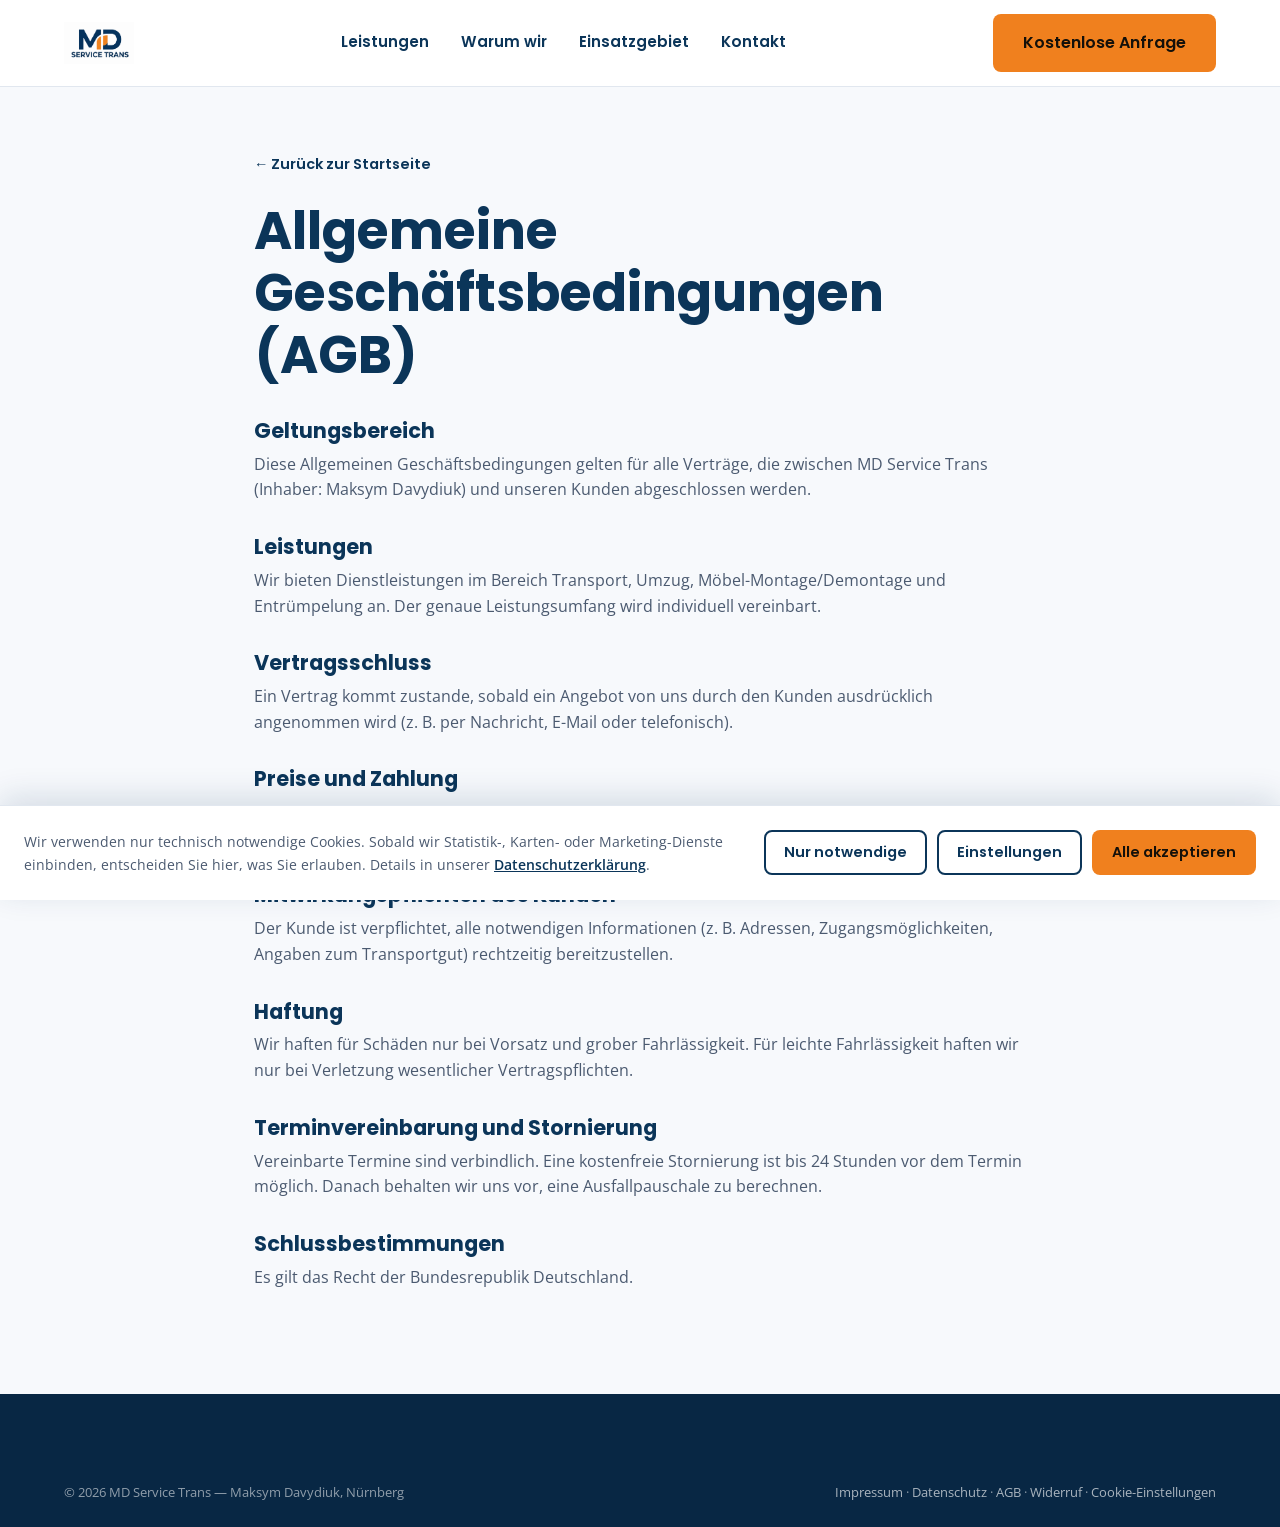
==== commit e617d2d3: "SEO/AI-indexing: favicon, OG/Twitter tags, canonical, robots.txt, sitemap.xml. Security: honeypot fi" ====
--- a/agb.html
+++ b/agb.html
@@ -5,6 +5,8 @@
 <meta name="viewport" content="width=device-width, initial-scale=1">
 <title>AGB — MD Service Trans</title>
 <meta name="robots" content="noindex, follow">
+<link rel="icon" type="image/png" sizes="32x32" href="assets/brand/favicon-32.png">
+<link rel="apple-touch-icon" href="assets/brand/favicon-180.png">
 <link rel="stylesheet" href="assets/fonts/fonts.css">
 <link rel="stylesheet" href="styles.css">
 </head>
--- a/styles.css
+++ b/styles.css
@@ -125,7 +125,8 @@
   display: flex;
   align-items: center;
   justify-content: space-between;
-  padding: 14px 0;
+  padding-top: 14px;
+  padding-bottom: 14px;
   gap: var(--space-3);
 }
 .brand { display: flex; align-items: center; gap: 10px; }
@@ -168,11 +169,10 @@
   overflow: hidden;
 }
 .hero-inner {
-  padding: var(--space-6) 0;
   display: grid;
   grid-template-columns: 1.05fr 0.95fr;
   gap: var(--space-5);
-  align-items: center;
+  align-items: start;
 }
 .hero-copy { display: grid; gap: var(--space-3); }
 .eyebrow {
@@ -210,17 +210,14 @@
   overflow: hidden;
   box-shadow: var(--shadow-elevated);
   border: 1px solid rgba(255,255,255,0.12);
-  display: grid;
-  grid-template-columns: 1fr 1fr;
-  gap: 3px;
-  background: rgba(255,255,255,0.12);
-}
-.hero-photo-card .hero-grid-item { aspect-ratio: 1/1; overflow: hidden; }
+  aspect-ratio: 4/3.4;
+}
 .hero-photo-card img { width: 100%; height: 100%; object-fit: cover; display: block; }
 .hero-photo-badge {
   position: absolute;
   left: var(--space-2);
-  bottom: var(--space-2);
+  top: var(--space-2);
+  z-index: 4;
   background: rgba(8,39,68,0.85);
   backdrop-filter: blur(4px);
   border: 1px solid rgba(255,255,255,0.18);
@@ -232,6 +229,7 @@
   display: inline-flex;
   align-items: center;
   gap: 6px;
+  pointer-events: none;
 }
 .hero-photo-badge svg { width: 14px; height: 14px; color: var(--color-orange); }
 
@@ -240,8 +238,101 @@
   .hero-photo-card { order: -1; aspect-ratio: 16/10; }
 }
 
+/* Before/After hero slider */
+.ba-slider {
+  position: absolute;
+  inset: 0;
+  cursor: pointer;
+  touch-action: pan-y;
+  user-select: none;
+}
+.ba-slider-layer { position: absolute; inset: 0; }
+.ba-slider-layer img { width: 100%; height: 100%; object-fit: cover; display: block; }
+.ba-slider-layer.ba-before { clip-path: inset(0 50% 0 0); }
+.ba-slider.ba-dragging .ba-slider-layer.ba-before,
+.ba-slider.ba-dragging .ba-slider-handle { transition: none; }
+.ba-slider-layer.ba-before,
+.ba-slider-handle { transition: clip-path 120ms ease, left 120ms ease; }
+@media (prefers-reduced-motion: reduce) {
+  .ba-slider-layer.ba-before, .ba-slider-handle { transition: none; }
+}
+
+.ba-slider-tag {
+  position: absolute;
+  top: 16px;
+  font-family: var(--font-mono);
+  font-size: 0.72rem;
+  letter-spacing: 0.05em;
+  text-transform: uppercase;
+  padding: 6px 14px;
+  border-radius: 999px;
+  color: #fff;
+  z-index: 2;
+  pointer-events: none;
+}
+.ba-slider-tag.ba-tag-before { left: 16px; background: rgba(11,53,89,0.85); }
+.ba-slider-tag.ba-tag-after { right: 16px; background: rgba(28,138,75,0.9); }
+
+.ba-slider-handle {
+  position: absolute;
+  top: 0; bottom: 0;
+  left: 50%;
+  width: 0;
+  z-index: 3;
+  display: flex;
+  align-items: center;
+  justify-content: center;
+  touch-action: none;
+  cursor: ew-resize;
+}
+.ba-slider-handle::before {
+  content: "";
+  position: absolute;
+  top: 0; bottom: 0;
+  left: -1px;
+  width: 3px;
+  background: #fff;
+  box-shadow: 0 0 0 1px rgba(11,53,89,0.3);
+}
+.ba-slider-handle-btn {
+  position: relative;
+  width: 44px; height: 44px;
+  border-radius: 50%;
+  background: #fff;
+  color: var(--color-navy);
+  display: flex;
+  align-items: center;
+  justify-content: center;
+  box-shadow: var(--shadow-card);
+  border: 3px solid var(--color-orange);
+}
+.ba-slider-handle-btn svg { width: 20px; height: 20px; }
+.ba-slider-handle:focus-visible .ba-slider-handle-btn {
+  outline: 3px solid var(--color-orange);
+  outline-offset: 3px;
+}
+
+.hero-slogan {
+  position: absolute;
+  left: 50%;
+  bottom: 16px;
+  transform: translateX(-50%);
+  z-index: 2;
+  background: rgba(8,39,68,0.85);
+  backdrop-filter: blur(4px);
+  color: #fff;
+  font-family: var(--font-heading);
+  font-weight: 700;
+  font-size: 0.95rem;
+  padding: 8px 20px;
+  border-radius: 999px;
+  border: 1px solid rgba(255,255,255,0.18);
+  white-space: nowrap;
+  pointer-events: none;
+}
+
 /* Sections */
-section { padding: var(--space-7) 0; }
+section { padding: var(--space-7) 0; scroll-margin-top: 88px; }
 .section-head { max-width: 640px; margin: 0 auto var(--space-5); text-align: center; }
 .section-head .eyebrow { margin: 0 auto var(--space-2); }
 .kicker {
@@ -365,7 +456,7 @@
   background: var(--color-surface);
   border: 1px solid var(--color-border);
   border-radius: var(--radius-lg);
-  aspect-ratio: 4/3;
+  aspect-ratio: 711/325;
   display: flex;
   align-items: center;
   justify-content: center;
@@ -373,19 +464,14 @@
   position: relative;
   overflow: hidden;
 }
-.area-map svg { width: 60%; height: 60%; color: var(--color-navy); opacity: 0.16; }
-.area-map-label {
-  position: absolute;
-  bottom: var(--space-2);
-  left: var(--space-2);
-  right: var(--space-2);
-  background: var(--color-surface);
-  border: 1px solid var(--color-border);
-  border-radius: var(--radius-sm);
-  padding: 12px 16px;
+.area-illustration { width: 100%; height: 100%; }
+.area-map img { width: 100%; height: 100%; object-fit: contain; display: block; }
+.area-map-col { display: flex; flex-direction: column; gap: var(--space-2); }
+.area-map-caption {
   font-size: 0.85rem;
-  color: var(--color-text);
-  box-shadow: var(--shadow-card);
+  color: var(--color-text-muted);
+  text-align: center;
+  margin: 0;
 }
 
 /* Before / After */
@@ -433,31 +519,43 @@
 .before-after--card .ba-panel { aspect-ratio: auto; height: 100%; }
 
 /* Reviews */
-.reviews-panel {
+.section-slim { padding: var(--space-4) 0; }
+
+.reviews-bar {
+  display: flex;
+  align-items: center;
+  gap: var(--space-3);
   background: var(--color-surface);
   border: 1px solid var(--color-border);
-  border-radius: var(--radius-lg);
-  padding: var(--space-5);
-  text-align: center;
-  max-width: 720px;
-  margin: 0 auto;
-}
-.stars { display: flex; justify-content: center; gap: 4px; margin-bottom: var(--space-2); }
-.stars svg { width: 26px; height: 26px; color: var(--color-border); }
-.reviews-panel h3 { margin-bottom: 10px; }
-.reviews-panel p { margin-bottom: var(--space-3); }
-.gbp-cta { margin-bottom: var(--space-2); }
-.gbp-badge {
-  display: inline-flex;
-  align-items: center;
-  gap: 8px;
-  font-family: var(--font-mono);
-  font-size: 0.82rem;
+  border-radius: var(--radius-md);
+  padding: var(--space-2) var(--space-3);
+}
+.reviews-bar-icon {
+  width: 40px; height: 40px;
+  flex-shrink: 0;
+  border-radius: 50%;
+  background: rgba(240,128,30,0.12);
+  color: var(--color-orange-dark);
+  display: flex;
+  align-items: center;
+  justify-content: center;
+}
+.reviews-bar-icon svg { width: 20px; height: 20px; }
+.reviews-bar-text {
+  flex: 1;
+  font-size: 0.88rem;
   color: var(--color-text-muted);
-  border: 1px dashed var(--color-border);
-  padding: 8px 16px;
-  border-radius: 999px;
-}
+  margin: 0;
+}
+.reviews-bar-text strong { color: var(--color-navy); font-family: var(--font-heading); display: block; margin-bottom: 2px; }
+.reviews-bar .gbp-cta { margin-bottom: 0; flex-shrink: 0; white-space: nowrap; }
+
+@media (max-width: 640px) {
+  .reviews-bar { flex-wrap: wrap; }
+  .reviews-bar .gbp-cta { width: 100%; justify-content: center; }
+}
+
+.gbp-cta { margin-bottom: 0; }
 
 /* Contact */
 .contact-wrap {
@@ -521,6 +619,14 @@
 .form-two { display: grid; grid-template-columns: 1fr 1fr; gap: var(--space-2); }
 .form-hint { font-size: 0.8rem; color: var(--color-text-muted); margin-top: 4px; }
 .form-note { font-size: 0.82rem; color: var(--color-text-muted); margin-top: var(--space-2); }
+
+.hp-field {
+  position: absolute;
+  left: -5000px;
+  width: 1px;
+  height: 1px;
+  overflow: hidden;
+}
 
 .service-fields {
   display: none;
